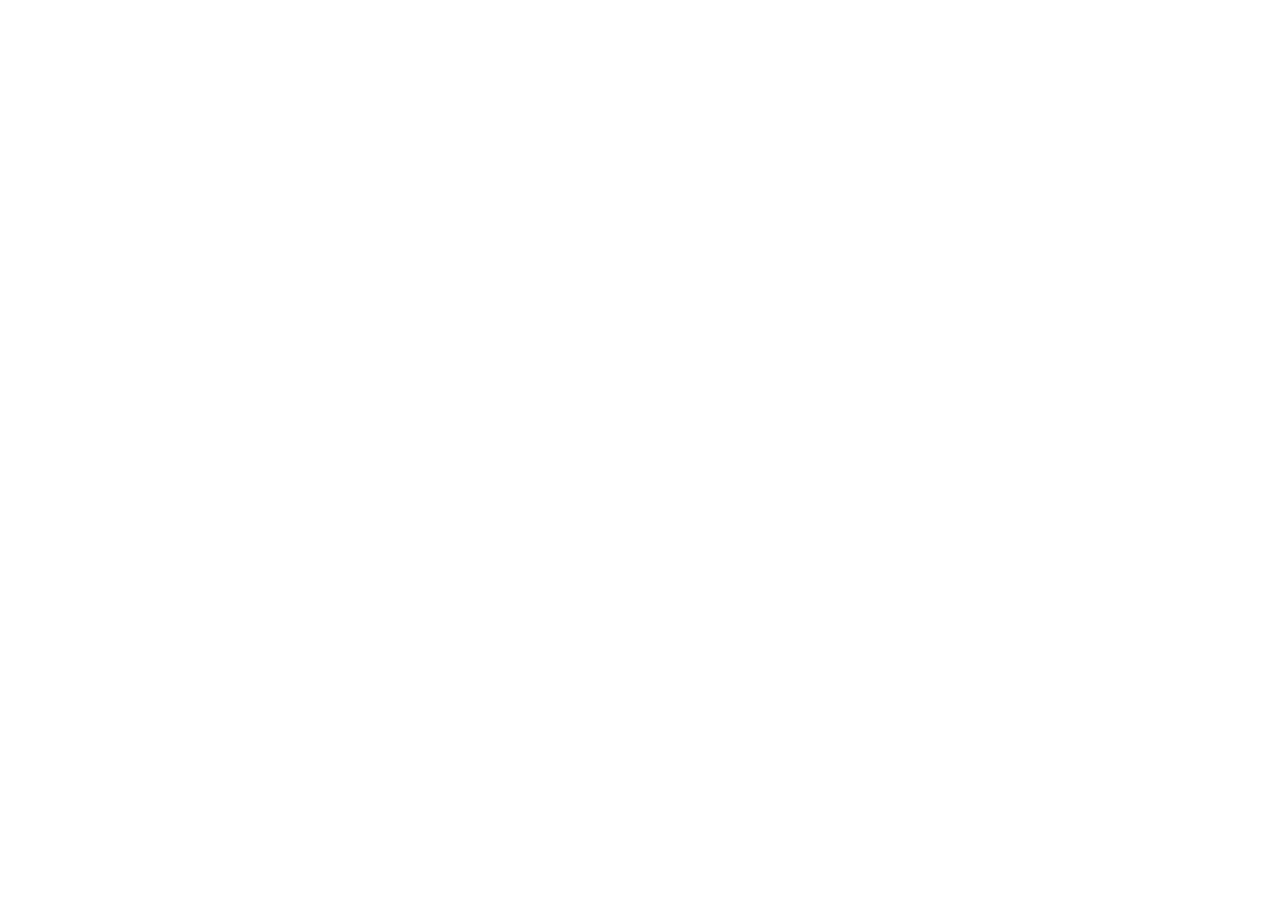
==== index.html @ 6b43e88c "Add files via upload" ====
<!DOCTYPE html><html><head><meta charset=utf-8><meta name=viewport content="width=device-width,initial-scale=1"><meta http-equiv=pragram content=no-cache><meta http-equiv=cache-control content="no-cache, no-store, must-revalidate"><meta http-equiv=expires content=0><link rel="shortcut icon" type=image/x-icon href=static/logo.png><link rel=stylesheet href=https://at.alicdn.com/t/font_1484703_ko1b5clv6zm.css><title>ABD慧眼数据</title><link href=./static/css/app.1cc439a99407b8c6c3ec292d6ea8a872.css rel=stylesheet></head><body><div id=app></div><script type=text/javascript src=./static/js/manifest.df7f6c8c0c4b40c99d1a1772678574248.js></script><script type=text/javascript src=./static/js/vendor.e8c8d9fe3d7d5911f1ca1772678574248.js></script><script type=text/javascript src=./static/js/app.bbbebbe4673c86b14e281772678574248.js></script></body></html>
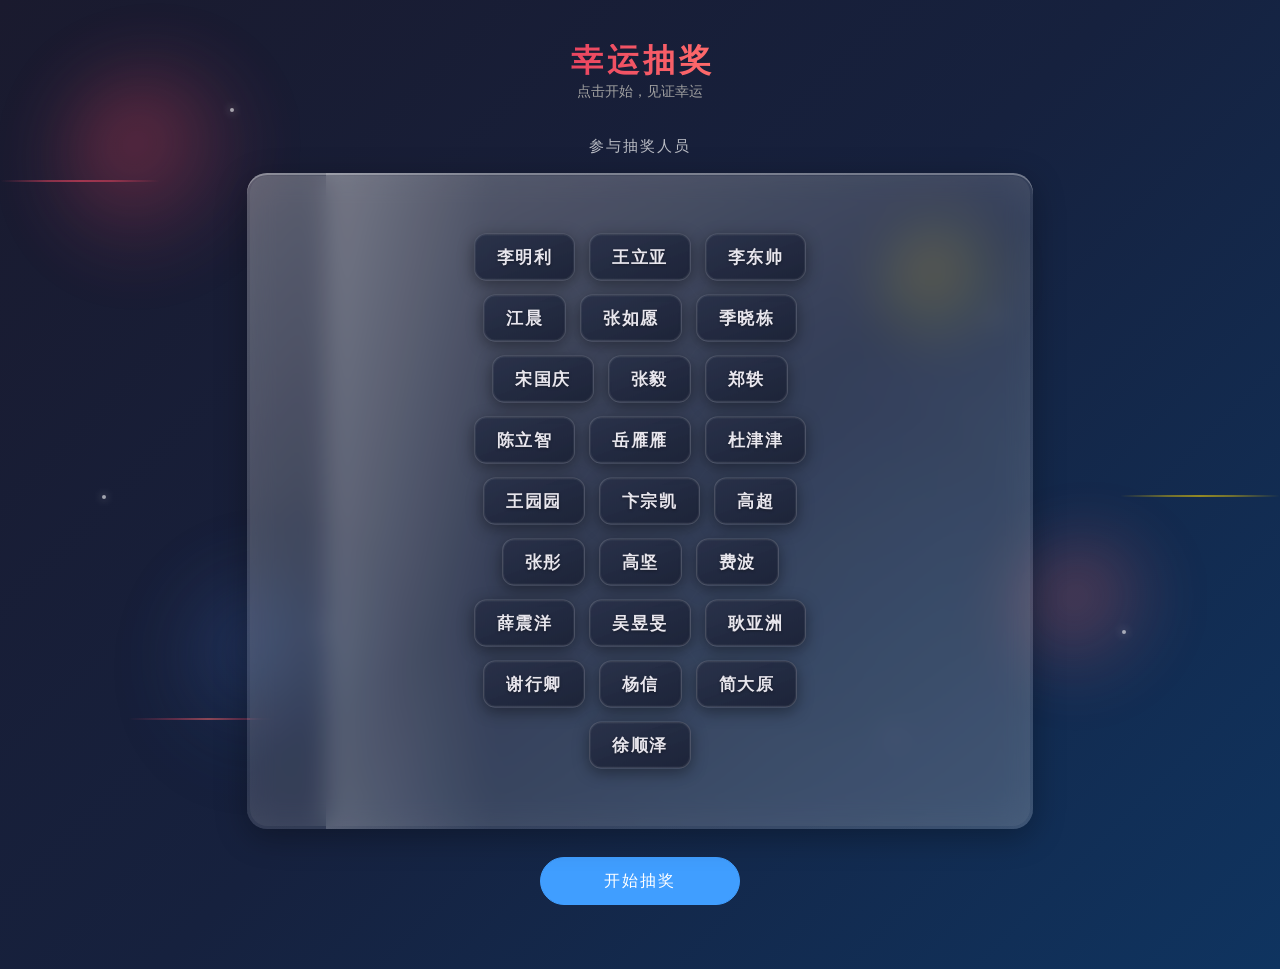
==== commit 9a7cba97: "Add files via upload" ====
--- a/index.html
+++ b/index.html
@@ -1 +1 @@
-<!DOCTYPE html><html><head><meta charset=utf-8><meta name=viewport content="width=device-width,initial-scale=1"><meta http-equiv=pragram content=no-cache><meta http-equiv=cache-control content="no-cache, no-store, must-revalidate"><meta http-equiv=expires content=0><link rel="shortcut icon" type=image/x-icon href=static/logo.png><link rel=stylesheet href=https://at.alicdn.com/t/font_1484703_ko1b5clv6zm.css><title>ABD慧眼数据</title><link href=./static/css/app.1cc439a99407b8c6c3ec292d6ea8a872.css rel=stylesheet></head><body><div id=app></div><script type=text/javascript src=./static/js/manifest.df7f6c8c0c4b40c99d1a1772678574248.js></script><script type=text/javascript src=./static/js/vendor.e8c8d9fe3d7d5911f1ca1772678574248.js></script><script type=text/javascript src=./static/js/app.bbbebbe4673c86b14e281772678574248.js></script></body></html>+<!DOCTYPE html><html><head><meta charset=utf-8><meta name=viewport content="width=device-width,initial-scale=1"><meta http-equiv=pragram content=no-cache><meta http-equiv=cache-control content="no-cache, no-store, must-revalidate"><meta http-equiv=expires content=0><link rel="shortcut icon" type=image/x-icon href=static/logo.png><link rel=stylesheet href=https://at.alicdn.com/t/font_1484703_ko1b5clv6zm.css><title>ABD慧眼数据</title><link href=./static/css/app.df7e5779aca03bd2b8ca0fb1afc43401.css rel=stylesheet></head><body><div id=app></div><script type=text/javascript src=./static/js/manifest.49f122b40ccc09bfa0801772679287485.js></script><script type=text/javascript src=./static/js/vendor.e8c8d9fe3d7d5911f1ca1772679287485.js></script><script type=text/javascript src=./static/js/app.bbbebbe4673c86b14e281772679287485.js></script></body></html>
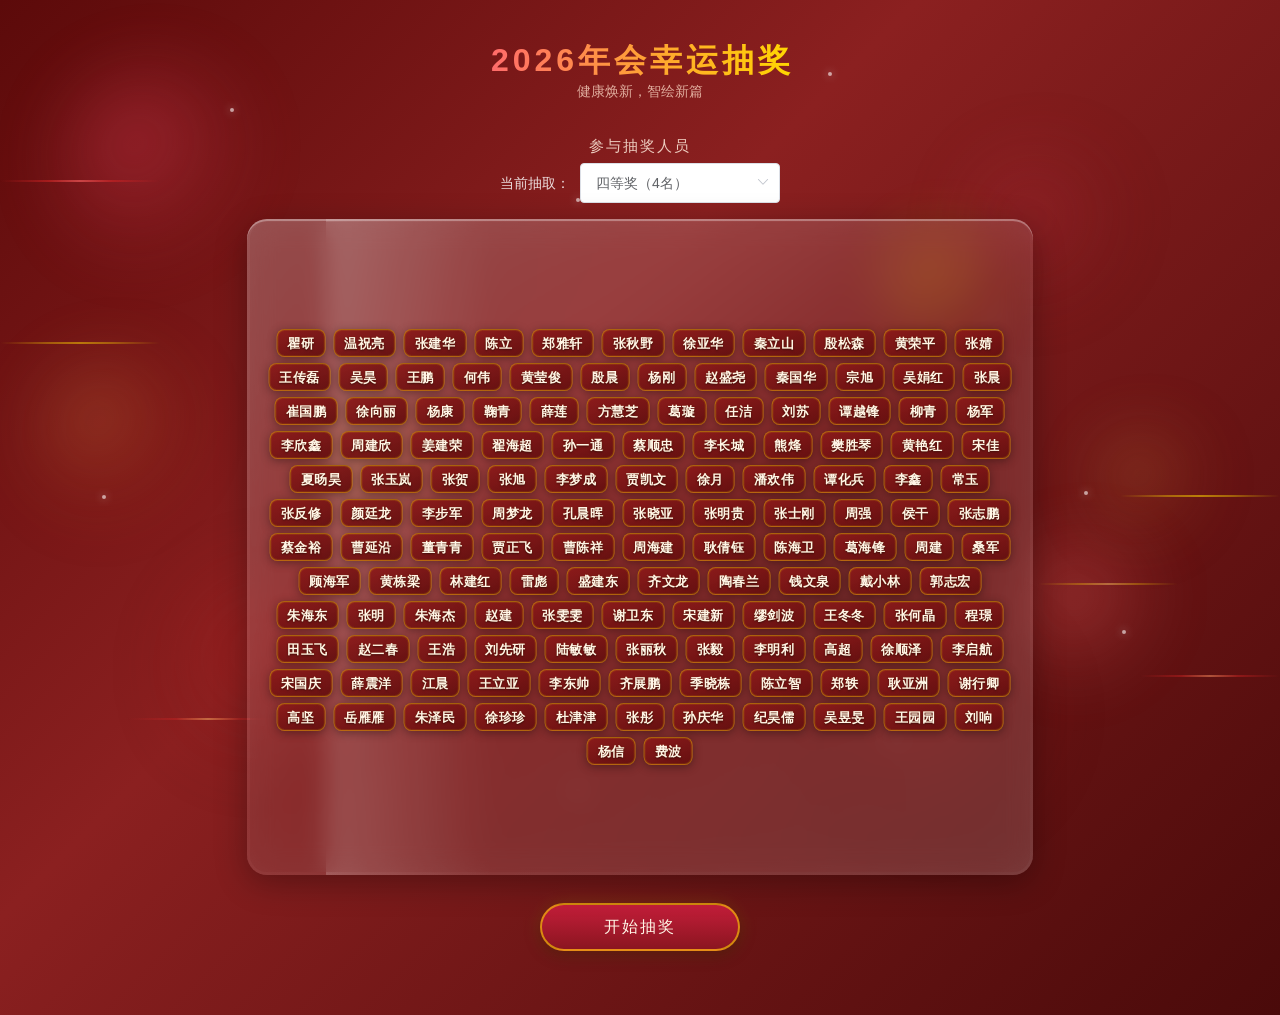
==== commit 68848af9: "Add files via upload" ====
--- a/index.html
+++ b/index.html
@@ -1 +1 @@
-<!DOCTYPE html><html><head><meta charset=utf-8><meta name=viewport content="width=device-width,initial-scale=1"><meta http-equiv=pragram content=no-cache><meta http-equiv=cache-control content="no-cache, no-store, must-revalidate"><meta http-equiv=expires content=0><link rel="shortcut icon" type=image/x-icon href=static/logo.png><link rel=stylesheet href=https://at.alicdn.com/t/font_1484703_ko1b5clv6zm.css><title>ABD慧眼数据</title><link href=./static/css/app.df7e5779aca03bd2b8ca0fb1afc43401.css rel=stylesheet></head><body><div id=app></div><script type=text/javascript src=./static/js/manifest.49f122b40ccc09bfa0801772679287485.js></script><script type=text/javascript src=./static/js/vendor.e8c8d9fe3d7d5911f1ca1772679287485.js></script><script type=text/javascript src=./static/js/app.bbbebbe4673c86b14e281772679287485.js></script></body></html>+<!DOCTYPE html><html><head><meta charset=utf-8><meta name=viewport content="width=device-width,initial-scale=1,maximum-scale=5,user-scalable=yes"><meta http-equiv=pragram content=no-cache><meta http-equiv=cache-control content="no-cache, no-store, must-revalidate"><meta http-equiv=expires content=0><link rel="shortcut icon" type=image/x-icon href=static/logo.png><link rel=stylesheet href=https://at.alicdn.com/t/font_1484703_ko1b5clv6zm.css><title>ABD慧眼数据</title><link href=./static/css/app.0b8d86440063e94caa147058263f8bf8.css rel=stylesheet></head><body><div id=app></div><script type=text/javascript src=./static/js/manifest.816abdb8238755e4b8861772686018841.js></script><script type=text/javascript src=./static/js/vendor.e8c8d9fe3d7d5911f1ca1772686018841.js></script><script type=text/javascript src=./static/js/app.2246822aac081ee264341772686018841.js></script></body></html>
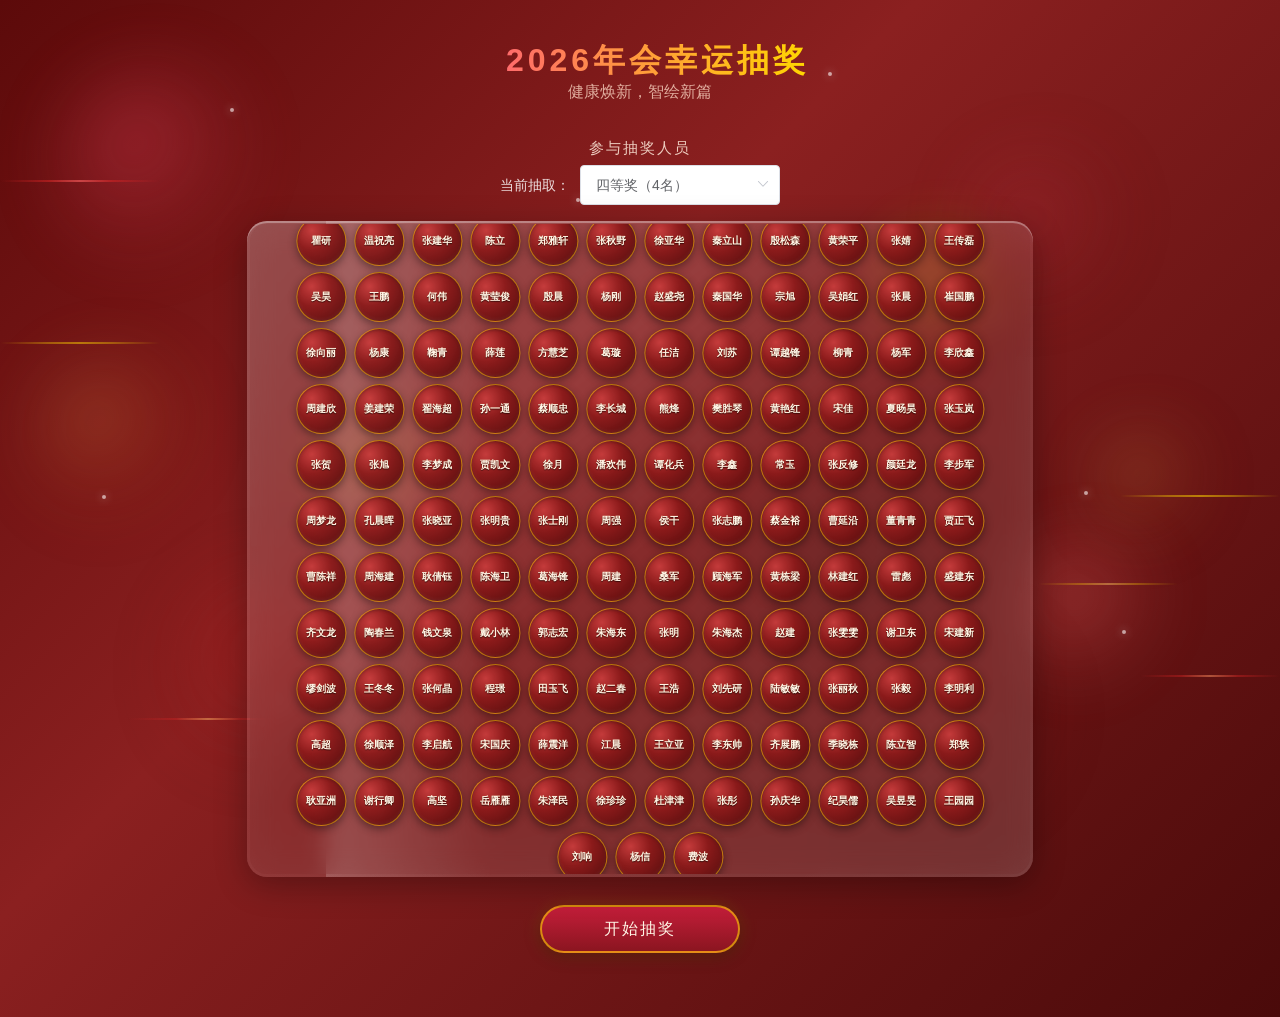
==== commit fe6c13a6: "Add files via upload" ====
--- a/index.html
+++ b/index.html
@@ -1 +1 @@
-<!DOCTYPE html><html><head><meta charset=utf-8><meta name=viewport content="width=device-width,initial-scale=1,maximum-scale=5,user-scalable=yes"><meta http-equiv=pragram content=no-cache><meta http-equiv=cache-control content="no-cache, no-store, must-revalidate"><meta http-equiv=expires content=0><link rel="shortcut icon" type=image/x-icon href=static/logo.png><link rel=stylesheet href=https://at.alicdn.com/t/font_1484703_ko1b5clv6zm.css><title>ABD慧眼数据</title><link href=./static/css/app.0b8d86440063e94caa147058263f8bf8.css rel=stylesheet></head><body><div id=app></div><script type=text/javascript src=./static/js/manifest.816abdb8238755e4b8861772686018841.js></script><script type=text/javascript src=./static/js/vendor.e8c8d9fe3d7d5911f1ca1772686018841.js></script><script type=text/javascript src=./static/js/app.2246822aac081ee264341772686018841.js></script></body></html>+<!DOCTYPE html><html><head><meta charset=utf-8><meta name=viewport content="width=device-width,initial-scale=1,maximum-scale=5,user-scalable=yes"><meta http-equiv=pragram content=no-cache><meta http-equiv=cache-control content="no-cache, no-store, must-revalidate"><meta http-equiv=expires content=0><link rel="shortcut icon" type=image/x-icon href=static/logo.png><link rel=stylesheet href=https://at.alicdn.com/t/font_1484703_ko1b5clv6zm.css><title>ABD慧眼数据</title><link href=./static/css/app.99fc173b8fb775b016672456c6dd6415.css rel=stylesheet></head><body><div id=app></div><script type=text/javascript src=./static/js/manifest.295b8325d820ae745fe91772692717303.js></script><script type=text/javascript src=./static/js/vendor.e8c8d9fe3d7d5911f1ca1772692717303.js></script><script type=text/javascript src=./static/js/app.2246822aac081ee264341772692717303.js></script></body></html>
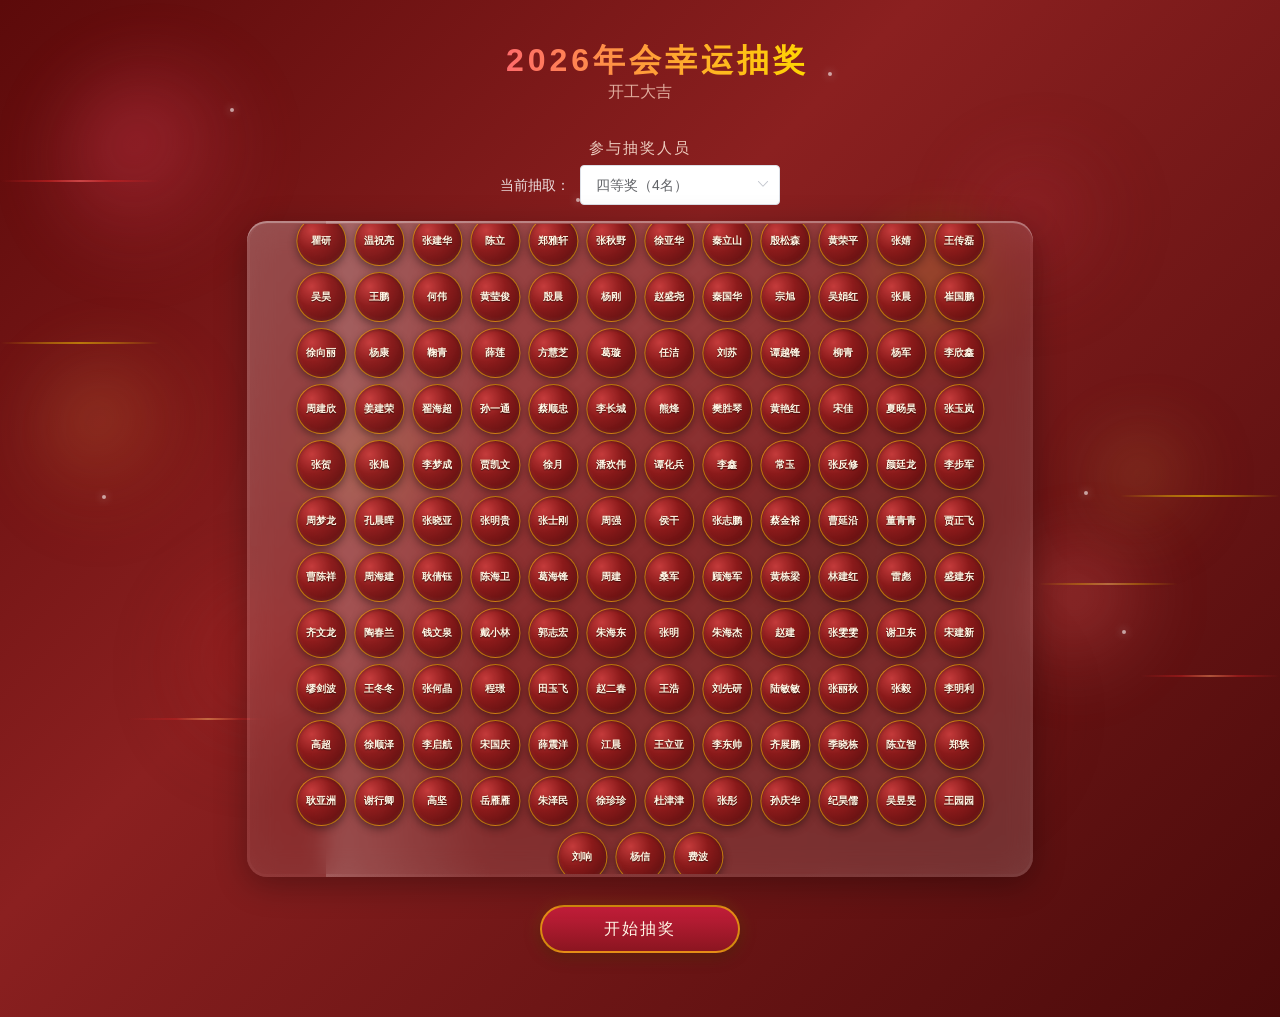
==== commit 19a79401: "Add files via upload" ====
--- a/index.html
+++ b/index.html
@@ -1 +1 @@
-<!DOCTYPE html><html><head><meta charset=utf-8><meta name=viewport content="width=device-width,initial-scale=1,maximum-scale=5,user-scalable=yes"><meta http-equiv=pragram content=no-cache><meta http-equiv=cache-control content="no-cache, no-store, must-revalidate"><meta http-equiv=expires content=0><link rel="shortcut icon" type=image/x-icon href=static/logo.png><link rel=stylesheet href=https://at.alicdn.com/t/font_1484703_ko1b5clv6zm.css><title>ABD慧眼数据</title><link href=./static/css/app.99fc173b8fb775b016672456c6dd6415.css rel=stylesheet></head><body><div id=app></div><script type=text/javascript src=./static/js/manifest.295b8325d820ae745fe91772692717303.js></script><script type=text/javascript src=./static/js/vendor.e8c8d9fe3d7d5911f1ca1772692717303.js></script><script type=text/javascript src=./static/js/app.2246822aac081ee264341772692717303.js></script></body></html>+<!DOCTYPE html><html><head><meta charset=utf-8><meta name=viewport content="width=device-width,initial-scale=1,maximum-scale=5,user-scalable=yes"><meta http-equiv=pragram content=no-cache><meta http-equiv=cache-control content="no-cache, no-store, must-revalidate"><meta http-equiv=expires content=0><link rel="shortcut icon" type=image/x-icon href=static/logo.png><link rel=stylesheet href=https://at.alicdn.com/t/font_1484703_ko1b5clv6zm.css><title>2026第六元素开工抽奖</title><link href=./static/css/app.faba1a71347da43973e76643f603a481.css rel=stylesheet></head><body><div id=app></div><script type=text/javascript src=./static/js/manifest.41c97b6b79e889cb3e961772762616779.js></script><script type=text/javascript src=./static/js/vendor.e8c8d9fe3d7d5911f1ca1772762616779.js></script><script type=text/javascript src=./static/js/app.2246822aac081ee264341772762616779.js></script></body></html>
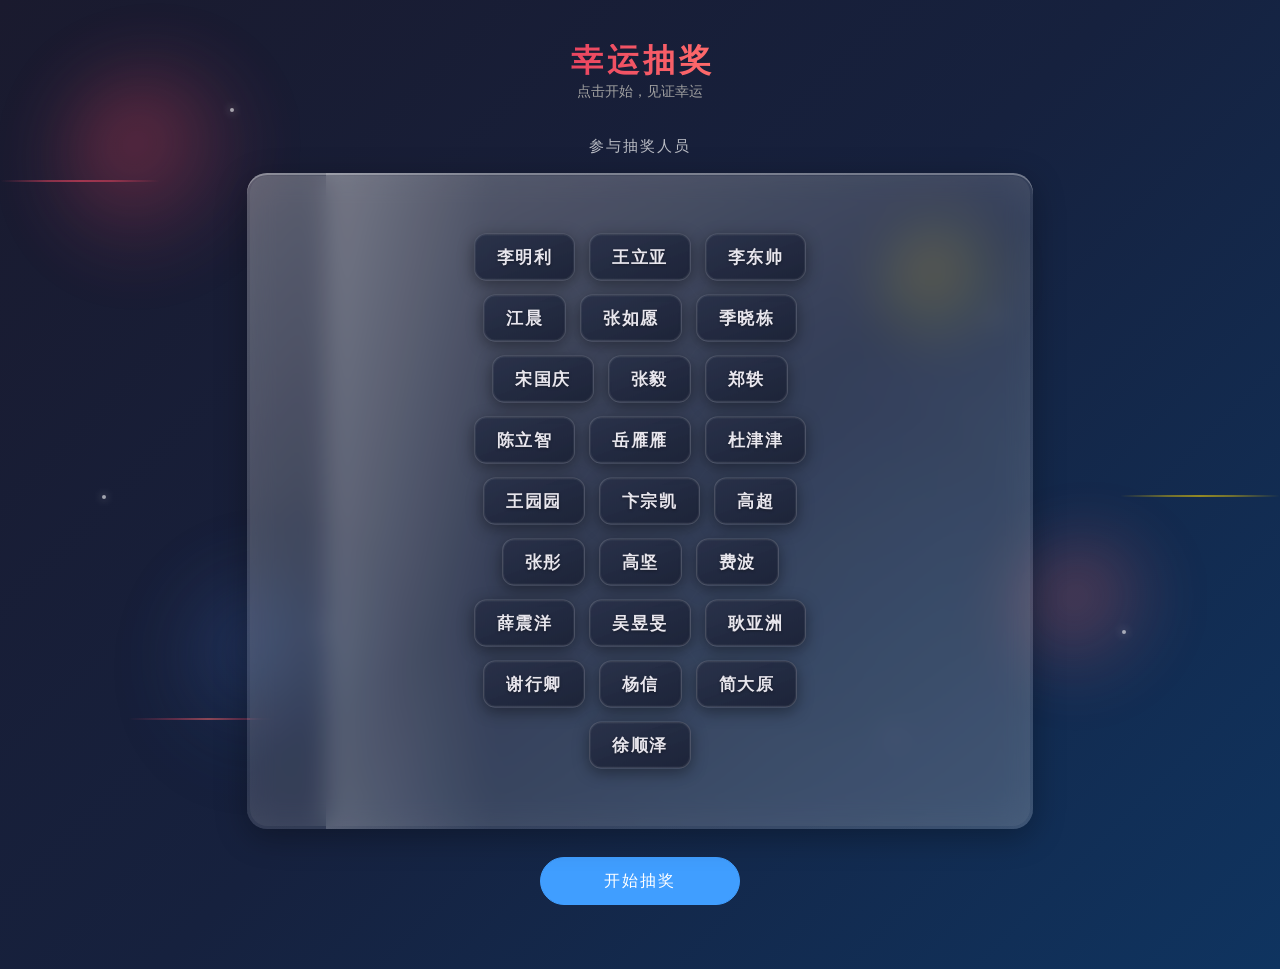
==== commit 7a2da16a: "Add files via upload" ====
--- a/index.html
+++ b/index.html
@@ -1 +1 @@
-<!DOCTYPE html><html><head><meta charset=utf-8><meta name=viewport content="width=device-width,initial-scale=1,maximum-scale=5,user-scalable=yes"><meta http-equiv=pragram content=no-cache><meta http-equiv=cache-control content="no-cache, no-store, must-revalidate"><meta http-equiv=expires content=0><link rel="shortcut icon" type=image/x-icon href=static/logo.png><link rel=stylesheet href=https://at.alicdn.com/t/font_1484703_ko1b5clv6zm.css><title>2026第六元素开工抽奖</title><link href=./static/css/app.faba1a71347da43973e76643f603a481.css rel=stylesheet></head><body><div id=app></div><script type=text/javascript src=./static/js/manifest.41c97b6b79e889cb3e961772762616779.js></script><script type=text/javascript src=./static/js/vendor.e8c8d9fe3d7d5911f1ca1772762616779.js></script><script type=text/javascript src=./static/js/app.2246822aac081ee264341772762616779.js></script></body></html>+<!DOCTYPE html><html><head><meta charset=utf-8><meta name=viewport content="width=device-width,initial-scale=1,maximum-scale=5,user-scalable=yes"><meta http-equiv=pragram content=no-cache><meta http-equiv=cache-control content="no-cache, no-store, must-revalidate"><meta http-equiv=expires content=0><link rel="shortcut icon" type=image/x-icon href=static/logo.png><link rel=stylesheet href=https://at.alicdn.com/t/font_1484703_ko1b5clv6zm.css><title>ABD慧眼数据</title><link href=./static/css/app.cccb3840b86117b5d65b3ac1a3bf4080.css rel=stylesheet></head><body><div id=app></div><script type=text/javascript src=./static/js/manifest.cde472bdcd215358e18e1773016783391.js></script><script type=text/javascript src=./static/js/vendor.e8c8d9fe3d7d5911f1ca1773016783391.js></script><script type=text/javascript src=./static/js/app.bbbebbe4673c86b14e281773016783391.js></script></body></html>
